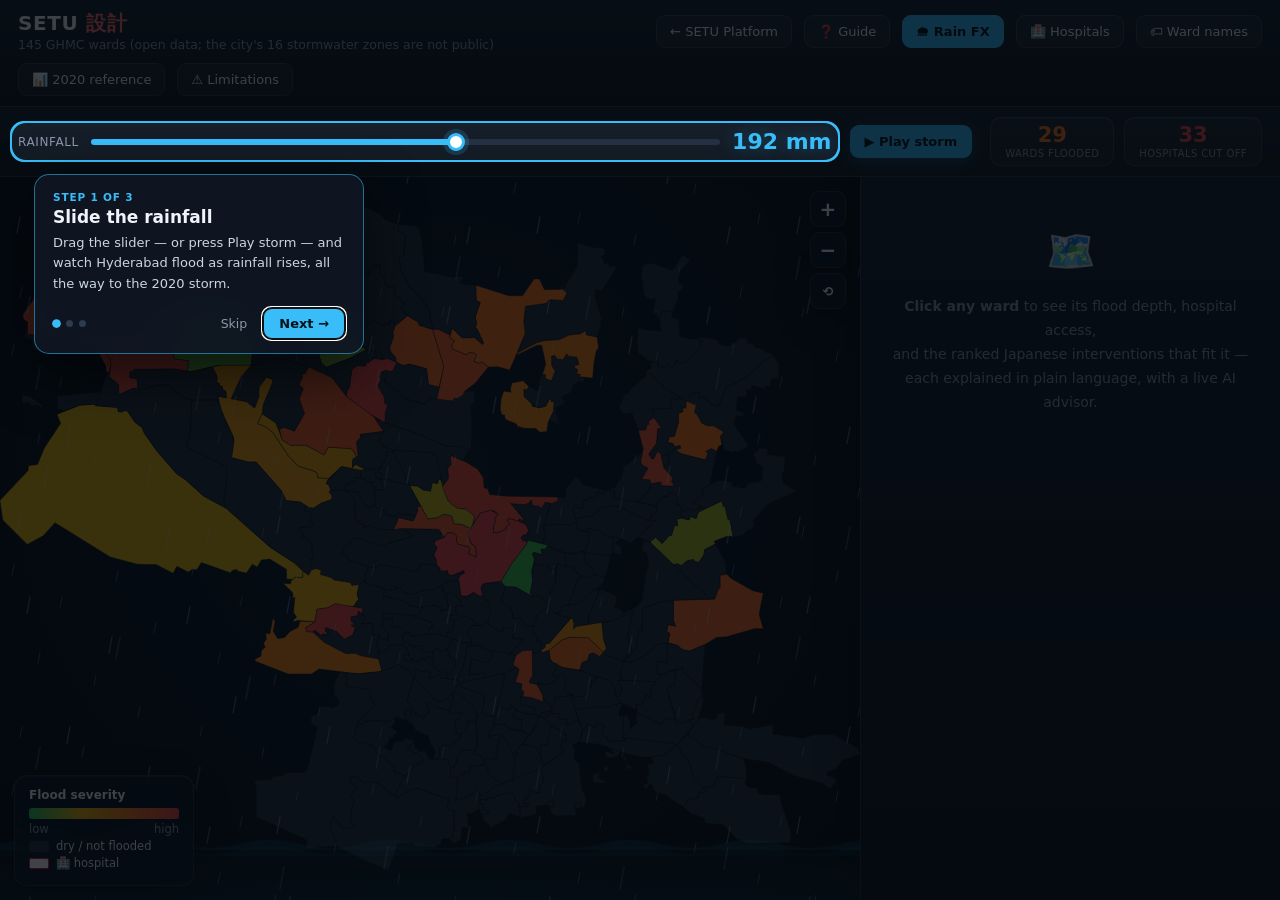
==== web/planner.html @ fe23c9e9 "feat: SETU location-intelligence platform — three reports, open-data stack, imported rates - Custome" ====
<!DOCTYPE html>
<html lang="en">
<head>
<meta charset="utf-8">
<meta name="viewport" content="width=device-width, initial-scale=1">
<title>SETU Flood Planner — government view</title>
<style>
  :root{
    --bg:#0b0f16; --panel:#131a24; --panel2:#1a2432; --line:#28323f;
    --text:#eef4fa; --muted:#8b98a8; --accent:#38bdf8; --jp:#ff6b6b;
    --green:#22c55e; --yellow:#eab308; --orange:#f97316; --red:#ef4444;
    --dry:#232e3c;
    --glass:rgba(16,24,35,.66); --glass-line:rgba(255,255,255,.10); --glass-hi:rgba(255,255,255,.06);
    --shadow:0 10px 34px rgba(0,0,0,.38);
  }
  *{box-sizing:border-box;margin:0;padding:0}
  html,body{height:100%}
  body{background:var(--bg);color:var(--text);font-family:'Segoe UI',system-ui,-apple-system,sans-serif;overflow:hidden}
  button{font-family:inherit;position:relative;overflow:hidden}
  .app{display:grid;grid-template-rows:auto auto 1fr;height:100vh}

  /* Header */
  header{padding:10px 18px;border-bottom:1px solid var(--glass-line);background:linear-gradient(180deg,rgba(24,34,48,.96),rgba(13,19,28,.96));display:flex;align-items:center;gap:10px 12px;flex-wrap:wrap;position:relative;z-index:4}
  header .brand{font-size:20px;font-weight:700;letter-spacing:.6px}
  header .brand .jp{color:var(--jp);font-weight:600}
  header .sub{color:var(--muted);font-size:12.5px;line-height:1.3}
  header .spacer{flex:1}
  .hbtn{background:rgba(255,255,255,.05);color:var(--text);border:1px solid var(--glass-line);border-radius:9px;padding:8px 13px;font-size:13px;cursor:pointer;transition:transform .18s,border-color .18s,background .18s,box-shadow .18s;white-space:nowrap}
  .hbtn:hover{border-color:var(--accent);background:rgba(56,189,248,.12);transform:translateY(-1px);box-shadow:0 4px 14px rgba(56,189,248,.16)}
  .hbtn:active{transform:translateY(0)}
  .hbtn.on{background:var(--accent);color:#04121b;border-color:var(--accent);font-weight:600}

  /* Control bar (separate row — never overlaps the map) */
  .ctrlbar{padding:10px 18px;background:linear-gradient(180deg,rgba(25,34,47,.92),rgba(19,26,36,.92));border-bottom:1px solid var(--glass-line);display:flex;align-items:center;gap:18px;flex-wrap:wrap;position:relative;z-index:3}
  .rainbox{display:flex;align-items:center;gap:12px;flex:1;min-width:320px}
  .rainbox label{font-size:12px;color:var(--muted);text-transform:uppercase;letter-spacing:.05em;white-space:nowrap}
  input[type=range]{flex:1;min-width:180px;height:22px;background:transparent;cursor:pointer;-webkit-appearance:none;appearance:none;--fill:0%}
  input[type=range]::-webkit-slider-runnable-track{height:6px;border-radius:6px;background:linear-gradient(90deg,var(--accent) var(--fill),#243142 var(--fill))}
  input[type=range]::-webkit-slider-thumb{-webkit-appearance:none;width:18px;height:18px;border-radius:50%;background:#fff;border:3px solid var(--accent);margin-top:-6px;box-shadow:0 0 0 4px rgba(56,189,248,.18);transition:box-shadow .15s}
  input[type=range]:hover::-webkit-slider-thumb{box-shadow:0 0 0 7px rgba(56,189,248,.22)}
  input[type=range]::-moz-range-track{height:6px;border-radius:6px;background:#243142}
  input[type=range]::-moz-range-progress{height:6px;border-radius:6px;background:var(--accent)}
  input[type=range]::-moz-range-thumb{width:12px;height:12px;border-radius:50%;background:#fff;border:3px solid var(--accent)}
  input[type=range]:focus{outline:none}
  input[type=range]:focus-visible::-webkit-slider-thumb{box-shadow:0 0 0 7px rgba(56,189,248,.35)}
  .rainval{font-size:22px;font-weight:800;color:var(--accent);min-width:96px;text-align:right;font-variant-numeric:tabular-nums;text-shadow:0 0 18px rgba(56,189,248,.35)}
  .playbtn{background:var(--accent);color:#04121b;border:none;border-radius:9px;padding:9px 15px;font-weight:700;font-size:13px;cursor:pointer;box-shadow:0 4px 16px rgba(56,189,248,.28);transition:filter .15s,transform .15s}
  .playbtn:hover{filter:brightness(1.1);transform:translateY(-1px)}
  .counters{display:flex;gap:10px}
  .counter{background:rgba(255,255,255,.04);border:1px solid var(--glass-line);border-radius:10px;padding:6px 14px;text-align:center;min-width:92px;box-shadow:inset 0 1px 0 var(--glass-hi)}
  .counter .n{font-size:21px;font-weight:800;line-height:1.1;font-variant-numeric:tabular-nums}
  .counter .l{font-size:10px;color:var(--muted);text-transform:uppercase;letter-spacing:.04em;margin-top:1px}

  /* Main split */
  .main{display:grid;grid-template-columns:1fr 420px;overflow:hidden;min-height:0}
  .mapwrap{position:relative;overflow:hidden;background:radial-gradient(circle at 50% 40%,#0f1a2a,#080c12);--rain:.5}
  svg{width:100%;height:100%;display:block;cursor:grab}
  svg.grabbing{cursor:grabbing}
  .ward{stroke:#0b0f16;stroke-width:0.5;cursor:pointer;transition:fill .35s,stroke .1s}
  svg.grabbing .ward{cursor:grabbing}
  .ward.sel{stroke:var(--accent);stroke-width:2.4}
  .ward.valhi{stroke:var(--jp);stroke-width:1.8}
  .hl{pointer-events:none;vector-effect:non-scaling-stroke;fill:none}
  .hov-hl{fill:rgba(255,255,255,.14);stroke:#fff;stroke-width:1.6;opacity:0;transition:opacity .12s}
  .hov-hl.on{opacity:1}
  .sel-hl{stroke:var(--accent);stroke-width:2.6;animation:selpulse 2.2s ease-in-out infinite}
  @keyframes selpulse{50%{stroke-opacity:.45}}
  .ripple{fill:none;stroke:var(--accent);stroke-width:2;vector-effect:non-scaling-stroke;transform-box:fill-box;transform-origin:center;pointer-events:none;animation:rip .65s ease-out forwards}
  @keyframes rip{from{transform:scale(.2);opacity:.95}to{transform:scale(3.4);opacity:0}}
  .wlabel{fill:#cfe0ee;font-size:6px;pointer-events:none;text-anchor:middle;paint-order:stroke;stroke:#0b0f16;stroke-width:1.4px;font-weight:600;opacity:0}
  .hosp{fill:#fff;stroke:#e11d48;stroke-width:1.3;cursor:pointer}
  .hosp-cross{stroke:#e11d48;stroke-width:1.3;pointer-events:none}

  /* Rain + water (transform-only animation; pointer-events off) */
  .fx{position:absolute;inset:0;pointer-events:none;overflow:hidden;z-index:1;opacity:calc(.3 + var(--rain) * .7);transition:opacity .6s}
  .fx i{position:absolute;left:0;right:0;top:-500px;bottom:0;background-repeat:repeat;will-change:transform;animation:fall linear infinite}
  @keyframes fall{to{transform:translate3d(0,var(--ty),0)}}
  .fx i:nth-child(1){--ty:220px;background-size:180px 220px;animation-duration:1.15s;
    background-image:url("data:image/svg+xml,%3Csvg xmlns='http://www.w3.org/2000/svg' width='180' height='220'%3E%3Cg stroke='%23a9d6ff' stroke-linecap='round' stroke-width='1' opacity='.42'%3E%3Cpath d='M14 8l-2 10M62 40l-2 10M118 14l-2 10M156 66l-2 10M40 96l-2 10M96 118l-2 10M140 150l-2 10M22 170l-2 10M84 190l-2 10'/%3E%3C/g%3E%3C/svg%3E")}
  .fx i:nth-child(2){--ty:300px;background-size:260px 300px;animation-duration:.85s;
    background-image:url("data:image/svg+xml,%3Csvg xmlns='http://www.w3.org/2000/svg' width='260' height='300'%3E%3Cg stroke='%23bfe3ff' stroke-linecap='round' stroke-width='1.3' opacity='.5'%3E%3Cpath d='M30 20l-3 16M112 60l-3 16M190 30l-3 16M236 120l-3 16M70 150l-3 16M150 190l-3 16M20 240l-3 16M210 250l-3 16'/%3E%3C/g%3E%3C/svg%3E")}
  .fx i:nth-child(3){--ty:380px;background-size:340px 380px;animation-duration:.62s;
    opacity:clamp(0,calc((var(--rain) - .3) * 1.7),1);transition:opacity .6s;
    background-image:url("data:image/svg+xml,%3Csvg xmlns='http://www.w3.org/2000/svg' width='340' height='380'%3E%3Cg stroke='%23d6ecff' stroke-linecap='round' stroke-width='1.7' opacity='.55'%3E%3Cpath d='M48 30l-4 22M170 90l-4 22M284 50l-4 22M120 200l-4 22M250 240l-4 22M40 310l-4 22M200 330l-4 22'/%3E%3C/g%3E%3C/svg%3E")}
  .water{position:absolute;left:0;right:0;bottom:0;height:64px;pointer-events:none;overflow:hidden;z-index:1;opacity:calc(.25 + var(--rain) * .65);transition:opacity .6s;background:linear-gradient(to top,rgba(56,189,248,.16),transparent)}
  .water::before,.water::after{content:'';position:absolute;left:0;top:0;height:14px;width:calc(100% + 120px);background:url("data:image/svg+xml,%3Csvg xmlns='http://www.w3.org/2000/svg' width='120' height='14'%3E%3Cpath d='M0 8Q30 0 60 8T120 8V14H0Z' fill='%2338bdf8' fill-opacity='.2'/%3E%3C/svg%3E") repeat-x;background-size:120px 14px;animation:wave 6s linear infinite}
  .water::after{top:6px;opacity:.6;animation-duration:9s;animation-direction:reverse}
  @keyframes wave{to{transform:translateX(-120px)}}
  .mapwrap.norain .fx,.mapwrap.norain .water{display:none}

  /* Map overlays (glass) */
  .zoomctl{position:absolute;right:14px;top:14px;display:flex;flex-direction:column;gap:5px;z-index:3}
  .zoomctl button{width:36px;height:36px;font-size:20px;font-weight:700;background:var(--glass);-webkit-backdrop-filter:blur(10px);backdrop-filter:blur(10px);color:var(--text);border:1px solid var(--glass-line);border-radius:9px;cursor:pointer;box-shadow:var(--shadow);transition:border-color .15s,transform .15s}
  .zoomctl button:hover{border-color:var(--accent);transform:scale(1.06)}
  .legend{position:absolute;left:14px;bottom:14px;z-index:3;background:var(--glass);-webkit-backdrop-filter:blur(14px) saturate(140%);backdrop-filter:blur(14px) saturate(140%);border:1px solid var(--glass-line);border-radius:13px;padding:12px 14px;font-size:11.5px;max-width:230px;box-shadow:var(--shadow),inset 0 1px 0 var(--glass-hi)}
  .legend .t{font-weight:700;margin-bottom:6px;font-size:12px}
  .legrow{display:flex;align-items:center;gap:7px;margin:3px 0}
  .sw{width:20px;height:11px;border-radius:2px;flex-shrink:0}
  .ramp{height:11px;width:150px;border-radius:3px;background:linear-gradient(90deg,var(--green),var(--yellow),var(--orange),var(--red))}
  .tip{position:absolute;pointer-events:none;background:rgba(4,14,22,.82);-webkit-backdrop-filter:blur(8px);backdrop-filter:blur(8px);border:1px solid rgba(56,189,248,.6);border-radius:8px;padding:5px 10px;font-size:12px;font-weight:600;opacity:0;transition:opacity .1s;white-space:nowrap;z-index:5}
  .bootfx{position:absolute;inset:0;z-index:6;display:flex;align-items:center;justify-content:center;background:radial-gradient(circle at 50% 40%,#0f1a2a,#080c12);color:var(--muted);font-size:13px;letter-spacing:.04em;transition:opacity .45s;overflow:hidden}
  .bootfx.hide{opacity:0;pointer-events:none}
  .bootfx::before{content:'';position:absolute;top:0;bottom:0;width:40%;left:-40%;background:linear-gradient(100deg,transparent,rgba(56,189,248,.10),transparent);animation:sweep 1.4s ease-in-out infinite}

  /* Side panel */
  .side{background:linear-gradient(180deg,rgba(22,31,44,.97),rgba(13,19,29,.99));border-left:1px solid var(--glass-line);overflow-y:auto;position:relative;box-shadow:-12px 0 32px rgba(0,0,0,.28)}
  .side::-webkit-scrollbar{width:9px}.side::-webkit-scrollbar-thumb{background:#2a3644;border-radius:5px}
  .placeholder{padding:40px 24px;color:var(--muted);text-align:center;line-height:1.7;font-size:14px}
  .placeholder .big{font-size:40px;margin-bottom:10px}
  .phead{padding:16px 18px;border-bottom:1px solid var(--glass-line);background:rgba(20,30,43,.74);-webkit-backdrop-filter:blur(14px);backdrop-filter:blur(14px);position:sticky;top:0;z-index:2}
  .phead .nm{font-size:19px;font-weight:800}
  .phead .meta{color:var(--muted);font-size:12px;margin-top:3px}
  .sevpill{display:inline-block;padding:2px 10px;border-radius:20px;font-size:11px;font-weight:700;text-transform:uppercase;letter-spacing:.03em;margin-top:8px}
  .pbody{padding:16px 18px}
  .pbody.enter>*{animation:rise .42s cubic-bezier(.2,.7,.2,1) both}
  .pbody.enter>*:nth-child(2){animation-delay:.05s}.pbody.enter>*:nth-child(3){animation-delay:.1s}
  .pbody.enter>*:nth-child(4){animation-delay:.15s}.pbody.enter>*:nth-child(n+5){animation-delay:.2s}
  @keyframes rise{from{opacity:0;transform:translateY(10px)}to{opacity:1;transform:none}}
  .card{position:relative;overflow:hidden;background:rgba(255,255,255,.035);border:1px solid var(--glass-line);border-radius:12px;padding:13px 14px;margin-bottom:12px;box-shadow:inset 0 1px 0 var(--glass-hi)}
  .card h4{font-size:11px;text-transform:uppercase;letter-spacing:.05em;color:var(--muted);margin-bottom:9px;font-weight:700}
  .kv{display:flex;justify-content:space-between;align-items:center;padding:5px 0;font-size:13.5px;border-bottom:1px solid rgba(255,255,255,.04)}
  .kv:last-child{border-bottom:none}
  .kv .v{font-weight:700;font-variant-numeric:tabular-nums}
  .hospname{color:var(--accent);font-weight:700}
  .cutoff{color:var(--red);font-weight:800}

  /* skeleton (shown briefly while a rainfall change is applied) */
  .side.loading .card::after,.side.loading .iv::after{content:'';position:absolute;inset:0;z-index:1;border-radius:inherit;background:
    linear-gradient(#2b3a4d,#2b3a4d) 14px 16px/38% 9px no-repeat,
    linear-gradient(#26354a,#26354a) 14px 40px/78% 12px no-repeat,
    linear-gradient(#26354a,#26354a) 14px 62px/64% 12px no-repeat,
    linear-gradient(#26354a,#26354a) 14px 84px/52% 12px no-repeat,#151f2c}
  .side.loading .card::before,.side.loading .iv::before{content:'';position:absolute;top:0;bottom:0;width:45%;left:-45%;z-index:2;background:linear-gradient(100deg,transparent,rgba(255,255,255,.09),transparent);animation:sweep 1.1s ease-in-out infinite}
  @keyframes sweep{to{transform:translateX(320%)}}

  /* interventions */
  .ivh{font-size:12px;text-transform:uppercase;letter-spacing:.05em;color:var(--muted);font-weight:700;margin:6px 0 10px}
  .prio{display:flex;gap:6px;margin-bottom:12px}
  .prio button{flex:1;font-size:11.5px;padding:8px 4px;background:rgba(255,255,255,.04);border:1px solid var(--glass-line);border-radius:9px;color:var(--text);cursor:pointer;transition:border-color .15s,background .15s}
  .prio button:hover{border-color:var(--accent)}
  .prio button.on{background:var(--accent);color:#04121b;border-color:var(--accent);font-weight:700}
  .iv{position:relative;overflow:hidden;background:rgba(255,255,255,.035);border:1px solid var(--glass-line);border-radius:13px;padding:13px;margin-bottom:11px;box-shadow:inset 0 1px 0 var(--glass-hi);transition:transform .2s,border-color .2s}
  .iv:hover{transform:translateY(-1px);border-color:rgba(56,189,248,.4)}
  .iv.top{border-color:var(--accent);box-shadow:0 0 0 1px rgba(56,189,248,.25),0 6px 26px rgba(56,189,248,.10)}
  .iv .rank{font-size:10px;font-weight:800;color:var(--accent);letter-spacing:.05em}
  .iv .en{font-weight:700;font-size:15px;margin-top:2px}
  .iv .jpn{color:var(--jp);font-size:13px;margin-top:1px}
  .iv .what{font-size:12.5px;line-height:1.55;color:#d3dde8;margin:9px 0;padding:9px 10px;background:rgba(56,189,248,.06);border-left:3px solid var(--accent);border-radius:0 6px 6px 0}
  .iv .tags{display:flex;gap:6px;flex-wrap:wrap;margin:8px 0}
  .tag{font-size:10.5px;padding:3px 8px;border-radius:6px;background:rgba(0,0,0,.25);border:1px solid var(--glass-line);color:var(--muted)}
  .iv .why{font-size:12px;line-height:1.5;color:var(--muted);margin-top:6px}
  .iv .why b{color:#cbd6e2}
  .iv .ex{font-size:11px;color:var(--muted);margin-top:6px;font-style:italic}
  .effect{margin-top:9px;font-size:12px;color:#cbd6e2;padding:7px 10px;background:rgba(34,197,94,.07);border:1px solid rgba(34,197,94,.22);border-radius:8px;font-variant-numeric:tabular-nums}
  .effect b{color:var(--green)}
  .effect .ok{color:var(--green);font-weight:700}
  .effect .part{color:var(--yellow);font-weight:700}
  .illustrative{font-size:10.5px;color:var(--muted);font-style:italic;margin-top:4px;line-height:1.4}
  .evrow{font-size:12.5px;line-height:1.6;padding:6px 0;border-bottom:1px solid rgba(255,255,255,.04)}
  .evrow:last-of-type{border-bottom:none}
  .evrow b{color:var(--accent)}
  .evlinks{font-size:11px;margin-top:1px}
  .evlinks a{color:var(--accent);text-decoration:none}
  .evlinks a:hover{text-decoration:underline}
  .applybtn{margin-top:9px;width:100%;padding:9px;border:none;border-radius:9px;background:var(--green);color:#04140a;font-weight:700;font-size:12.5px;cursor:pointer;transition:filter .15s}
  .applybtn:hover{filter:brightness(1.08)}
  .applybtn.off{background:rgba(255,255,255,.04);color:var(--muted);border:1px solid var(--glass-line)}
  .applybtn.off:hover{color:var(--text);border-color:var(--green)}
  .excl{font-size:12px;color:var(--muted);padding:6px 0;line-height:1.45;border-bottom:1px solid rgba(255,255,255,.04)}
  .excl b{color:#c2cdd9}

  /* AI box */
  .ai{background:linear-gradient(180deg,rgba(56,189,248,.09),rgba(56,189,248,.02));border:1px solid rgba(56,189,248,.5);border-radius:13px;padding:13px;margin-top:4px;box-shadow:0 0 26px rgba(56,189,248,.08),inset 0 1px 0 var(--glass-hi)}
  .ai h4{color:var(--accent);font-size:11px;text-transform:uppercase;letter-spacing:.05em;margin-bottom:9px;font-weight:700}
  .quick{display:flex;gap:6px;flex-wrap:wrap;margin-bottom:9px}
  .quick button{font-size:11px;padding:6px 10px;background:rgba(0,0,0,.25);border:1px solid var(--glass-line);border-radius:14px;color:#bcd;cursor:pointer;transition:border-color .15s,color .15s}
  .quick button:hover{border-color:var(--accent);color:#fff}
  .airow{display:flex;gap:7px}
  .airow input{flex:1;background:rgba(0,0,0,.3);border:1px solid var(--glass-line);border-radius:9px;padding:9px 11px;color:var(--text);font-size:13px;font-family:inherit}
  .airow input:focus{outline:none;border-color:var(--accent);box-shadow:0 0 0 3px rgba(56,189,248,.15)}
  .airow button{background:var(--accent);color:#04121b;border:none;border-radius:9px;padding:0 15px;font-weight:700;cursor:pointer}
  .aians{margin-top:11px;font-size:13px;line-height:1.6;color:#dbe6f0;white-space:pre-wrap;display:none}
  .aians.show{display:block}
  .aians.think{color:var(--muted);font-style:italic;animation:pulse 1.3s ease-in-out infinite}
  @keyframes pulse{50%{opacity:.5}}

  /* modal */
  .modal{position:fixed;inset:0;background:rgba(2,6,11,.62);-webkit-backdrop-filter:blur(4px);backdrop-filter:blur(4px);display:none;align-items:center;justify-content:center;z-index:50}
  .modal.show{display:flex}
  .modalbox{background:rgba(19,27,39,.94);border:1px solid var(--glass-line);border-radius:16px;padding:26px;max-width:600px;max-height:82vh;overflow-y:auto;box-shadow:0 24px 70px rgba(0,0,0,.55);animation:pop .25s cubic-bezier(.2,.8,.2,1)}
  @keyframes pop{from{opacity:0;transform:scale(.96) translateY(8px)}to{opacity:1;transform:none}}
  .modalbox h2{margin-bottom:6px;font-size:19px}
  .modalbox .close{float:right;cursor:pointer;color:var(--muted);font-size:22px;line-height:1}
  .limit{font-size:13px;color:#c4cfdb;line-height:1.55;margin:9px 0;padding-left:18px;position:relative}
  .limit:before{content:"▸";position:absolute;left:0;color:var(--yellow)}

  /* button ripple */
  .brip{position:absolute;border-radius:50%;background:rgba(255,255,255,.32);transform:scale(0);animation:brip .55s ease-out forwards;pointer-events:none}
  @keyframes brip{to{transform:scale(1);opacity:0}}

  /* guided intro */
  .intro{position:fixed;inset:0;z-index:100;display:none}
  .intro.show{display:block}
  .spot{position:fixed;border-radius:14px;box-shadow:0 0 0 9999px rgba(3,8,14,.76);outline:2px solid var(--accent);pointer-events:none;
    transition:left .42s cubic-bezier(.4,0,.2,1),top .42s cubic-bezier(.4,0,.2,1),width .42s cubic-bezier(.4,0,.2,1),height .42s cubic-bezier(.4,0,.2,1)}
  .spot::after{content:'';position:absolute;inset:-2px;border-radius:inherit;border:2px solid var(--accent);animation:ping 1.7s ease-out infinite}
  @keyframes ping{from{transform:scale(1);opacity:.75}to{transform:scale(1.05);opacity:0}}
  .bubble{position:fixed;width:330px;max-width:calc(100vw - 24px);background:rgba(15,23,34,.95);-webkit-backdrop-filter:blur(14px);backdrop-filter:blur(14px);border:1px solid rgba(56,189,248,.55);border-radius:15px;padding:16px 18px 14px;box-shadow:0 20px 56px rgba(0,0,0,.55);transition:left .42s cubic-bezier(.4,0,.2,1),top .42s cubic-bezier(.4,0,.2,1)}
  .bubble .bstep{font-size:10.5px;font-weight:800;letter-spacing:.08em;text-transform:uppercase;color:var(--accent)}
  .bubble h3{font-size:17px;margin:4px 0 6px}
  .bubble p{font-size:13px;line-height:1.55;color:#cbd6e2}
  .bfoot{display:flex;align-items:center;gap:8px;margin-top:14px}
  .dots{display:flex;gap:6px;flex:1}
  .dots i{width:7px;height:7px;border-radius:50%;background:#2c3b4e;transition:background .2s,transform .2s}
  .dots i.on{background:var(--accent);transform:scale(1.25)}
  .bskip{background:none;border:none;color:var(--muted);font-size:12.5px;cursor:pointer;padding:7px 8px}
  .bskip:hover{color:var(--text)}
  .bnext{background:var(--accent);color:#04121b;border:none;border-radius:9px;padding:8px 16px;font-weight:700;font-size:13px;cursor:pointer}

  /* Phone / narrow-tablet layout — additive only, desktop rules above are untouched */
  @media (max-width: 860px){
    html,body{height:auto;overflow:visible}
    .app{height:auto;min-height:100vh;overflow:visible;grid-template-rows:auto auto auto}
    header{padding:8px 12px}
    header .brand{font-size:17px}
    header .sub{font-size:11px}
    .hbtn{padding:7px 10px;font-size:12px}
    .ctrlbar{padding:8px 12px;gap:10px}
    .rainbox{min-width:0;width:100%;flex-basis:100%}
    .playbtn{flex:1;min-width:0}
    .counters{width:100%;flex-basis:100%}
    .counter{flex:1;min-width:0;padding:6px 8px}
    .main{grid-template-columns:1fr;grid-template-rows:56vh auto;overflow:visible}
    .mapwrap{min-height:340px}
    .side{border-left:none;border-top:1px solid var(--glass-line);overflow-y:visible;box-shadow:0 -12px 32px rgba(0,0,0,.28)}
    .legend{max-width:150px;font-size:10.5px;padding:9px 10px;left:8px;bottom:8px}
    .zoomctl{right:8px;top:8px}
    .zoomctl button{width:32px;height:32px;font-size:17px}
    .modalbox{max-width:calc(100vw - 24px);padding:20px;max-height:78vh}
    .bubble{width:min(330px,calc(100vw - 24px))}
    .placeholder{padding:28px 18px}
  }

  @media (prefers-reduced-motion: reduce){
    .fx i,.water::before,.water::after,.sel-hl,.spot::after,.aians.think,.bootfx::before,.side.loading .card::before,.side.loading .iv::before{animation:none!important}
    .pbody.enter>*,.modalbox{animation:none!important}
    .ward,.spot,.bubble{transition:none!important}
  }
</style>
</head>
<body>
<div class="app">
  <header>
    <div>
      <div class="brand">SETU <span class="jp">設計</span></div>
      <div class="sub" id="reso">loading…</div>
    </div>
    <div class="spacer"></div>
    <a class="hbtn" href="index.html" style="text-decoration:none;display:inline-block">← SETU Platform</a>
    <button class="hbtn" id="guideBtn">❓ Guide</button>
    <button class="hbtn on" id="fxBtn" title="Toggle rain animation">🌧 Rain FX</button>
    <button class="hbtn" id="hospBtn">🏥 Hospitals</button>
    <button class="hbtn" id="labelBtn">🏷 Ward names</button>
    <button class="hbtn" id="valBtn">📊 2020 reference</button>
    <button class="hbtn" id="limBtn">⚠ Limitations</button>
  </header>

  <div class="ctrlbar">
    <div class="rainbox">
      <label>Rainfall</label>
      <input type="range" id="rain" min="0" max="0" value="0" step="1">
      <span class="rainval" id="rainval">—</span>
    </div>
    <button class="playbtn" id="playBtn">▶ Play storm</button>
    <div class="counters">
      <div class="counter"><div class="n" id="cFlood" style="color:var(--orange)">0</div><div class="l">Wards flooded</div></div>
      <div class="counter"><div class="n" id="cCut" style="color:var(--red)">0</div><div class="l">Hospitals cut off</div></div>
    </div>
  </div>

  <div class="main">
    <div class="mapwrap">
      <svg id="map" preserveAspectRatio="xMidYMid meet"><g id="vp"></g></svg>
      <div class="fx" aria-hidden="true"><i></i><i></i><i></i></div>
      <div class="water" aria-hidden="true"></div>
      <div class="zoomctl">
        <button id="zin">+</button><button id="zout">−</button><button id="zreset" title="reset" style="font-size:13px">⟲</button>
      </div>
      <div class="legend" id="legend"></div>
      <div class="tip" id="tip"></div>
      <div class="bootfx" id="boot">Loading flood model…</div>
    </div>
    <div class="side" id="side">
      <div class="placeholder">
        <div class="big">🗺️</div>
        <b>Click any ward</b> to see its flood depth, hospital access,<br>
        and the ranked Japanese interventions that fit it —<br>
        each explained in plain language, with a live AI advisor.
      </div>
    </div>
  </div>
</div>

<div class="modal" id="modal"><div class="modalbox">
  <span class="close" id="modalClose">✕</span>
  <div id="modalContent"></div>
</div></div>

<div class="intro" id="intro" role="dialog" aria-modal="true" aria-label="Quick guide">
  <div class="spot" id="spot"></div>
  <div class="bubble" id="bubble">
    <div class="bstep" id="bstep"></div>
    <h3 id="btitle"></h3>
    <p id="btext"></p>
    <div class="bfoot">
      <div class="dots" id="bdots"></div>
      <button class="bskip" id="introSkip">Skip</button>
      <button class="bnext" id="introNext">Next →</button>
    </div>
  </div>
</div>

<script>
const S={data:{},scenIdx:0,sel:null,valMode:false,showHosp:false,showLabels:false,
        applied:{},priority:"impact",playing:false,
        view:{k:1,x:0,y:0},drag:null,dragMoved:false,
        prevCounts:{},panelId:null,skelOn:false,skelT:null,hov:null,hlSel:null,cur:null,wardById:null};

const NS='http://www.w3.org/2000/svg';
const REDUCED=window.matchMedia&&matchMedia('(prefers-reduced-motion: reduce)').matches;
const INTRO_FIRST_LOAD_ONLY=false; // set true before the final: intro then shows only on a visitor's first load (Guide button still replays it)

// Animated number: tweens el's text from its current (or given) value to `to`.
function countTo(el,to,o={}){
  const dec=o.dec||0,pre=o.pre||'',suf=o.suf||'',dur=o.dur||450;
  const fmt=v=>pre+v.toFixed(dec)+suf;
  cancelAnimationFrame(el._raf);
  const start=o.from!==undefined?o.from:(el._cur||0);
  if(REDUCED||start===to){el._cur=to;el.textContent=fmt(to);return;}
  el.textContent=fmt(start);el._cur=start;
  const t0=performance.now();
  const step=t=>{
    const p=Math.min(1,(t-t0)/dur),e=1-Math.pow(1-p,3);
    el._cur=start+(to-start)*e;el.textContent=fmt(el._cur);
    if(p<1)el._raf=requestAnimationFrame(step);else{el._cur=to;el.textContent=fmt(to);}
  };
  el._raf=requestAnimationFrame(step);
}
function runCounts(){
  const id=S.panelId;
  document.querySelectorAll('#side [data-count]').forEach(el=>{
    const to=+el.dataset.to,key=id+':'+el.dataset.count,from=S.prevCounts[key];
    S.prevCounts[key]=to;
    countTo(el,to,{dec:+el.dataset.dec,pre:el.dataset.pre||'',suf:el.dataset.suf||'',from:from===undefined?0:from,dur:500});
  });
}
function decs(v){const s=String(v),i=s.indexOf('.');return i<0?0:Math.min(2,s.length-i-1)}
function escAttr(s){return String(s).replace(/&/g,'&amp;').replace(/"/g,'&quot;').replace(/</g,'&lt;')}

// Brief shimmer over the side-panel cards while a rainfall change is applied; numbers count up on reveal.
const redOf=imp=>Math.min(0.7,imp*0.8);

// ---- live hospital road distances after interventions (same rule as p4_network.py) ----
let RG=null;const netCache=new Map();
async function loadRoadGraph(){
  try{
    const g=await fetch('data/roadgraph.json',{cache:'no-store'}).then(r=>r.json());
    const n=g.n,m=g.eu.length,off=new Int32Array(n+1);
    for(let i=0;i<m;i++){off[g.eu[i]+1]++;off[g.ev[i]+1]++}
    for(let i=0;i<n;i++)off[i+1]+=off[i];
    const pos=off.slice(0,n),adj=new Int32Array(2*m),wt=new Float32Array(2*m);
    for(let i=0;i<m;i++){
      const u=g.eu[i],v=g.ev[i],w=g.ew[i];
      adj[pos[u]]=v;wt[pos[u]++]=w;adj[pos[v]]=u;wt[pos[v]++]=w;
    }
    RG={n,ward:Int32Array.from(g.ward),off,adj,wt,hosp:g.hosp,access:g.access,roadDepth:g.road_flood_depth_m};
    if(Object.keys(S.applied).length)render();
  }catch(e){console.warn('roadgraph unavailable — using precomputed distances',e)}
}
function reachKm(blockedWards){
  const {n,ward,off,adj,wt,hosp,access}=RG;
  const blocked=new Uint8Array(n);
  for(let i=0;i<n;i++)if(ward[i]>=0&&blockedWards.has(ward[i]))blocked[i]=1;
  const dist=new Float64Array(n).fill(Infinity);
  const cap=adj.length+hosp.length+8,hd=new Float64Array(cap),hn=new Int32Array(cap);let hs=0;
  const push=(d,v)=>{let i=hs++;while(i>0){const p=(i-1)>>1;if(hd[p]<=d)break;hd[i]=hd[p];hn[i]=hn[p];i=p}hd[i]=d;hn[i]=v};
  const pop=()=>{ // caller reads hd[0]/hn[0] first
    const d=hd[--hs],v=hn[hs];let i=0;
    for(;;){let c=2*i+1;if(c>=hs)break;if(c+1<hs&&hd[c+1]<hd[c])c++;if(hd[c]>=d)break;hd[i]=hd[c];hn[i]=hn[c];i=c}
    hd[i]=d;hn[i]=v};
  for(const h of hosp)if(!blocked[h]){dist[h]=0;push(0,h)}
  while(hs){
    const d=hd[0],u=hn[0];
    if(hs===1)hs=0;else pop();
    if(d>dist[u])continue;
    for(let e=off[u];e<off[u+1];e++){
      const v=adj[e];if(blocked[v])continue;
      const nd=d+wt[e];if(nd<dist[v]){dist[v]=nd;push(nd,v)}
    }
  }
  const nearest={},cut=new Set();
  for(const wid in access){
    const a=access[wid],d=dist[a];
    if(blocked[a]||d===Infinity){nearest[wid]=-1;cut.add(+wid)}else nearest[wid]=Math.round(d/10)/100;
  }
  return {nearest,cut,live:true};
}
function currentNet(mm,depths){
  if(!Object.keys(S.applied).length||!RG)
    return {nearest:S.data.model.nearest_km[String(mm)]||{},cut:new Set(S.data.model.cutoffs[String(mm)]||[]),live:false};
  const key=mm+'|'+JSON.stringify(S.applied);
  let r=netCache.get(key);
  if(!r){
    const blocked=new Set();
    for(const id in depths)if(depths[id]>=RG.roadDepth)blocked.add(+id);
    r=reachKm(blocked);netCache.set(key,r);
    if(netCache.size>60)netCache.delete(netCache.keys().next().value);
  }
  return r;
}

function skeletonPulse(){
  if(S.sel===null||S.playing||REDUCED)return;
  const side=document.getElementById('side');
  side.classList.add('loading');S.skelOn=true;
  clearTimeout(S.skelT);
  S.skelT=setTimeout(()=>{S.skelOn=false;side.classList.remove('loading');runCounts();},260);
}

function rippleAt(ev){
  if(REDUCED)return;
  const svg=document.getElementById('map'),vp=document.getElementById('vp'),fx=document.getElementById('fx');
  const m=vp.getScreenCTM();if(!m||!fx)return;
  const pt=svg.createSVGPoint();pt.x=ev.clientX;pt.y=ev.clientY;
  const q=pt.matrixTransform(m.inverse());
  const c=document.createElementNS(NS,'circle');
  c.setAttribute('class','ripple');c.setAttribute('cx',q.x);c.setAttribute('cy',q.y);c.setAttribute('r',10/S.view.k);
  fx.appendChild(c);setTimeout(()=>c.remove(),750);
}
document.addEventListener('pointerdown',e=>{
  const b=e.target.closest&&e.target.closest('button');if(!b||REDUCED)return;
  const r=b.getBoundingClientRect(),s=Math.max(r.width,r.height)*2;
  const i=document.createElement('span');i.className='brip';
  i.style.cssText=`width:${s}px;height:${s}px;left:${e.clientX-r.left-s/2}px;top:${e.clientY-r.top-s/2}px`;
  b.appendChild(i);setTimeout(()=>i.remove(),600);
});

async function boot(){
  const f=p=>fetch(p,{cache:'no-store'}).then(r=>r.json());
  try{
    const [zones,model,reco,val,meta,hosp,evidence]=await Promise.all([
      f('data/zones.json'),f('data/model.json'),f('data/reco.json'),
      f('data/validation.json'),f('data/meta.json'),f('data/hospitals.json').catch(()=>({hospitals:[],nearest:{}})),
      f('data/evidence.json').catch(()=>({}))]);
    S.data={zones,model,reco,val,meta,hosp,evidence};
  }catch(e){document.getElementById('boot').classList.add('hide');document.getElementById('side').innerHTML='<div class="placeholder">Could not load data files. Make sure you ran p6_export and are serving from the project root.</div>';return;}
  document.getElementById('reso').textContent=S.data.meta.resolution;
  setupProj();buildMap();buildLegend();
  const rain=document.getElementById('rain');
  rain.max=S.data.model.scenarios_mm.length-1;
  const i192=S.data.model.scenarios_mm.indexOf((S.data.model.validation||{}).rainfall_mm||192);
  S.scenIdx=i192>=0?i192:Math.floor(S.data.model.scenarios_mm.length/2);
  rain.value=S.scenIdx;
  rain.oninput=e=>{S.scenIdx=+e.target.value;skeletonPulse();render()};
  document.getElementById('playBtn').onclick=play;
  document.getElementById('valBtn').onclick=()=>{S.valMode=!S.valMode;flip('valBtn',S.valMode);buildLegend();render()};
  document.getElementById('hospBtn').onclick=()=>{S.showHosp=!S.showHosp;flip('hospBtn',S.showHosp);drawHosp()};
  document.getElementById('labelBtn').onclick=()=>{S.showLabels=!S.showLabels;flip('labelBtn',S.showLabels);drawLabels()};
  document.getElementById('limBtn').onclick=showLimits;
  document.getElementById('fxBtn').onclick=()=>{const off=document.querySelector('.mapwrap').classList.toggle('norain');flip('fxBtn',!off)};
  document.getElementById('guideBtn').onclick=()=>showIntro(true);
  document.getElementById('introNext').onclick=nextIntro;
  document.getElementById('introSkip').onclick=endIntro;
  document.addEventListener('keydown',e=>{
    if(!document.getElementById('intro').classList.contains('show'))return;
    if(e.key==='Escape')endIntro();
    else if(e.key==='ArrowRight'||e.key==='Enter'){e.preventDefault();nextIntro()}
    else if(e.key==='ArrowLeft'&&introI>0){introI--;placeIntro()}
  });
  window.addEventListener('resize',()=>{if(document.getElementById('intro').classList.contains('show'))placeIntro()});
  document.getElementById('modalClose').onclick=()=>document.getElementById('modal').classList.remove('show');
  setupZoomPan();
  render();
  document.getElementById('boot').classList.add('hide');
  showIntro(false);
  loadRoadGraph();
}

// ---- guided intro ----
const INTRO_STEPS=[
  {sel:'.rainbox',place:'below',t:'Slide the rainfall',p:'Drag the slider — or press Play storm — and watch Hyderabad flood as rainfall rises, all the way to the 2020 storm.'},
  {sel:'.mapwrap',place:'upper',t:'Click a ward',p:'Every ward is coloured by its predicted flood depth. Click one for its depth, hospital access, and ranked Japanese flood-control interventions.'},
  {sel:'#side',place:'left',t:'Ask the AI advisor',p:'Each ward has an AI advisor at the bottom of its panel. Tap a suggested question or type your own — it answers from that ward’s own data.'}
];
let introI=0;
function showIntro(force){
  if(!force&&INTRO_FIRST_LOAD_ONLY){try{if(localStorage.getItem('setu_intro_seen'))return}catch(e){}}
  introI=0;
  document.getElementById('intro').classList.add('show');
  document.getElementById('bdots').innerHTML=INTRO_STEPS.map(()=>'<i></i>').join('');
  placeIntro();
  document.getElementById('introNext').focus();
}
function nextIntro(){if(introI>=INTRO_STEPS.length-1)endIntro();else{introI++;placeIntro()}}
function endIntro(){
  document.getElementById('intro').classList.remove('show');
  if(INTRO_FIRST_LOAD_ONLY){try{localStorage.setItem('setu_intro_seen','1')}catch(e){}}
}
function placeIntro(){
  const st=INTRO_STEPS[introI],r=document.querySelector(st.sel).getBoundingClientRect(),pad=6;
  const sp=document.getElementById('spot'),b=document.getElementById('bubble');
  sp.style.left=(r.left-pad)+'px';sp.style.top=(r.top-pad)+'px';
  sp.style.width=(r.width+2*pad)+'px';sp.style.height=(r.height+2*pad)+'px';
  document.getElementById('bstep').textContent=`Step ${introI+1} of ${INTRO_STEPS.length}`;
  document.getElementById('btitle').textContent=st.t;
  document.getElementById('btext').textContent=st.p;
  document.getElementById('introNext').textContent=introI===INTRO_STEPS.length-1?'Got it':'Next →';
  document.querySelectorAll('#bdots i').forEach((d,i)=>d.classList.toggle('on',i===introI));
  const bw=b.offsetWidth,bh=b.offsetHeight,vw=innerWidth,vh=innerHeight;
  let x,y;
  if(st.place==='below'){x=r.left+16;y=r.bottom+pad+14}
  else if(st.place==='upper'){x=r.left+(r.width-bw)/2;y=r.top+r.height*.14}
  else{x=r.left-bw-pad-16;y=r.top+56}
  b.style.left=Math.max(12,Math.min(x,vw-bw-12))+'px';
  b.style.top=Math.max(12,Math.min(y,vh-bh-12))+'px';
}
function flip(id,on){document.getElementById(id).classList.toggle('on',on)}

let P;
function setupProj(){
  const b=S.data.zones.bounds,W=1000,H=1000*(b[3]-b[1])/(b[2]-b[0]);
  P={b,W,H,x:l=>(l-b[0])/(b[2]-b[0])*W,y:l=>H-(l-b[1])/(b[3]-b[1])*H};
  const svg=document.getElementById('map');svg.setAttribute('viewBox',`0 0 ${W} ${H}`);
}
function pathFor(rings){return rings.map(r=>'M'+r.map(p=>P.x(p[0]).toFixed(1)+','+P.y(p[1]).toFixed(1)).join('L')+'Z').join(' ')}

function buildMap(){
  let h='';
  for(const w of S.data.zones.wards)
    h+=`<path class="ward" id="w${w.id}" d="${pathFor(w.rings)}" data-id="${w.id}"></path>`;
  h+='<path id="selhl" class="hl sel-hl"></path><path id="hovhl" class="hl hov-hl"></path><g id="labels"></g><g id="hosps"></g><g id="fx"></g>';
  document.getElementById('vp').innerHTML=h;
  S.wardById=new Map(S.data.zones.wards.map(w=>[w.id,w]));
  const hov=document.getElementById('hovhl');
  const hideHover=()=>{hov.classList.remove('on');S.hov=null;hideTip()};
  document.querySelectorAll('.ward').forEach(p=>{
    const id=+p.dataset.id;
    p.onclick=ev=>{if(S.dragMoved)return;rippleAt(ev);selectWard(id)};
    p.onmousemove=ev=>{
      if(S.drag&&S.dragMoved){hideHover();return}
      if(S.hov!==id){hov.setAttribute('d',p.getAttribute('d'));S.hov=id}
      hov.classList.add('on');
      const d=S.cur?S.cur.depths[String(id)]||0:0;
      showTip(ev,S.wardById.get(id).name+(d>=S.data.model.flood_threshold_m?' · '+d.toFixed(2)+' m':''));
    };
    p.onmouseleave=hideHover;
  });
}

// ---- disaster color scale: green -> yellow -> orange -> red ----
function lerp(a,b,t){return a.map((v,i)=>Math.round(v+(b[i]-v)*t))}
function sevColor(t){ // t in 0..1
  const g=[34,197,94],y=[234,179,8],o=[249,115,22],r=[239,68,68];
  let c;
  if(t<.34)c=lerp(g,y,t/.34);
  else if(t<.67)c=lerp(y,o,(t-.34)/.33);
  else c=lerp(o,r,(t-.67)/.33);
  return `rgb(${c[0]},${c[1]},${c[2]})`;
}
function scenMax(depths,thr){let m=thr;for(const k in depths)if(depths[k]>m)m=depths[k];return m}

// applied[id] is now {ivId, reduction} — the ONE intervention currently applied to that ward
function currentDepths(){
  const mm=S.data.model.scenarios_mm[S.scenIdx];
  const base={...(S.data.model.depths[String(mm)]||{})};
  for(const id in S.applied) if(base[id]!==undefined) base[id]*=(1-S.applied[id].reduction);
  return {mm,depths:base};
}

function render(){
  const {mm,depths}=currentDepths();
  S.cur={mm,depths};
  const thr=S.data.model.flood_threshold_m;
  const net=currentNet(mm,depths);
  const cut=net.cut;
  const vSet=new Set(S.data.val.flooded_ids), vHi=new Set(S.data.val.high_conf_ids);
  const dmax=scenMax(depths,thr*1.4);
  let nF=0;
  for(const w of S.data.zones.wards){
    const el=document.getElementById('w'+w.id);
    const d=depths[String(w.id)]||0;
    if(d>=thr)nF++;
    if(S.valMode){
      el.style.fill = vSet.has(w.id)?(d>=thr?'#22c55e':'#a16207'):(d>=thr?'#7c3aed':'var(--dry)');
      el.classList.toggle('valhi',vHi.has(w.id));
    }else{
      el.style.fill = d>=thr ? sevColor(Math.min((d-thr)/(dmax-thr),1)) : 'var(--dry)';
      el.classList.remove('valhi');
    }
    el.classList.toggle('sel',S.sel===w.id);
  }
  const dur=S.playing?300:450,nScen=S.data.model.scenarios_mm.length;
  countTo(document.getElementById('rainval'),mm,{suf:' mm',dur});
  const rainEl=document.getElementById('rain');
  rainEl.value=S.scenIdx;
  const frac=S.scenIdx/Math.max(1,nScen-1);
  rainEl.style.setProperty('--fill',(frac*100).toFixed(1)+'%');
  document.querySelector('.mapwrap').style.setProperty('--rain',frac.toFixed(3));
  countTo(document.getElementById('cFlood'),nF,{dur});
  countTo(document.getElementById('cCut'),cut.size,{dur});
  const sh=document.getElementById('selhl');
  if(S.sel===null){sh.removeAttribute('d');S.hlSel=null}
  else if(S.hlSel!==S.sel){sh.setAttribute('d',document.getElementById('w'+S.sel).getAttribute('d'));S.hlSel=S.sel}
  if(S.sel!==null)renderPanel(S.sel);
}

function drawLabels(){
  const g=document.getElementById('labels');
  if(!S.showLabels){g.innerHTML='';return;}
  let h='';
  for(const w of S.data.zones.wards){
    const r=w.rings[0];let cx=0,cy=0;for(const p of r){cx+=p[0];cy+=p[1]}
    cx/=r.length;cy/=r.length;
    const nm=w.name.replace(/^Ward \d+ /,'');
    h+=`<text class="wlabel" style="opacity:.9" x="${P.x(cx).toFixed(1)}" y="${P.y(cy).toFixed(1)}">${nm}</text>`;
  }
  g.innerHTML=h;
}

function drawHosp(){
  const g=document.getElementById('hosps');
  if(!S.showHosp){g.innerHTML='';return;}
  let h='';
  for(const hp of (S.data.hosp.hospitals||[])){
    const x=P.x(hp.lng).toFixed(1),y=P.y(hp.lat).toFixed(1);
    h+=`<g><circle class="hosp" cx="${x}" cy="${y}" r="3"></circle>
        <path class="hosp-cross" d="M${x-1.6},${y} h3.2 M${x},${y-1.6} v3.2"></path>
        <title>${hp.name}</title></g>`;
  }
  g.innerHTML=h;
}

function selectWard(id){S.sel=id;render()}

const SEVC={severe:'var(--red)',moderate:'var(--orange)',mild:'var(--yellow)',none:'var(--muted)'};
function renderPanel(id){
  const side=document.getElementById('side');
  const same=S.panelId===id;
  let keep=null;
  if(same){
    const a=document.getElementById('aians'),q=document.getElementById('aiq');
    if(a&&q)keep={cls:a.className,txt:a.textContent,q:q.value,focus:document.activeElement===q,ss:q.selectionStart,se:q.selectionEnd,scroll:side.scrollTop};
  }
  const {mm,depths}=currentDepths();
  const thr=S.data.model.flood_threshold_m;
  const w=S.data.zones.wards.find(x=>x.id===id);
  const rec=S.data.reco.recommendations[String(id)];
  const prof=rec?rec.profile:{};
  const d=depths[String(id)]||0, flooded=d>=thr;
  const net=currentNet(mm,depths);
  const near=net.nearest[String(id)];
  const nearPre=(S.data.model.nearest_km[String(mm)]||{})[String(id)];
  const base=S.data.model.baseline_km[String(id)];
  const nh=(S.data.hosp.nearest||{})[String(id)];
  const sev=prof.severity||'none';
  const ap0=S.applied[String(id)];
  const baseDepth=(S.data.model.depths[String(mm)]||{})[String(id)]||0;
  const wasFlooded=baseDepth>=thr;

  let h=`<div class="phead">
    <div class="nm">${w.name}</div>
    <div class="meta">Ward ${id} · ${prof.size_class||'?'} area · ${prof.density_class||''} · slope ${prof.slope_pct||0}%</div>
    <span class="sevpill" style="background:${SEVC[sev]};color:#08111a">${flooded?sev+' flooding':(ap0&&wasFlooded?'protected':'not flooded')}</span>
  </div><div class="pbody${same?'':' enter'}">`;

  h+=`<div class="card"><h4>Flood & hospital access @ ${mm} mm</h4>
    <div class="kv"><span>Flood depth</span><span class="v" ${flooded?`data-count="d" data-to="${d}" data-dec="2" data-suf=" m"`:''} style="color:${flooded?SEVC[sev]:'var(--muted)'}">${flooded?d.toFixed(2)+' m':'dry'}</span></div>
    ${ap0&&wasFlooded?`<div class="kv"><span>Without intervention</span><span class="v" style="color:var(--muted)">${baseDepth.toFixed(2)} m</span></div>`:''}
    <div class="kv"><span>Nearest hospital</span><span class="v hospname">${nh?nh.name:'—'}</span></div>`;
  if(near===-1)
    h+=`<div class="kv"><span>Road access now</span><span class="v cutoff">⚠ CUT OFF</span></div>`;
  else if(near!=null){
    h+=`<div class="kv"><span>Road distance now</span><span class="v" data-count="n" data-to="${near}" data-dec="${decs(near)}" data-suf=" km">${near} km</span></div>`;
    if(base!=null&&near>base+0.05)h+=`<div class="kv"><span>Flood detour</span><span class="v" data-count="x" data-to="${near-base}" data-dec="1" data-pre="+" data-suf=" km" style="color:var(--orange)">+${(near-base).toFixed(1)} km</span></div>`;
  }
  if(net.live&&nearPre!==near&&nearPre!=null)
    h+=`<div class="kv"><span>Before interventions</span><span class="v" style="color:var(--muted)">${nearPre===-1?'CUT OFF':nearPre+' km'}</span></div>`;
  h+=`</div>`;

  const evid=S.data.evidence[String(id)];
  if(evid&&evid.length){
    h+=`<div class="card"><h4>📰 Documented in the news</h4>`;
    evid.forEach(e=>{
      h+=`<div class="evrow"><b>${e.event}</b> — ${e.locality}
        <div class="evlinks">${e.sources.map((u,i)=>`<a href="${escAttr(u)}" target="_blank" rel="noopener noreferrer">source ${i+1} ↗</a>`).join(' · ')}</div></div>`;
    });
    h+=`<div class="illustrative" style="margin-top:2px">Real news reports naming this ward. Not every flooded ward has a documented report, and this is not exhaustive.</div></div>`;
  }

  if(rec&&rec.ranked.length&&(flooded||ap0)){
    if(ap0){
      const aiv=rec.ranked.find(x=>x.id===ap0.ivId);
      h+=`<div class="card"><h4>Intervention applied</h4>
        <div class="excl" style="border:none">${aiv?`<b>${aiv.name_en}</b> is active on this ward. `:''}${wasFlooded?(flooded?'Flooding is reduced but not eliminated at this rainfall.':'The ward now stays dry at this rainfall.'):'This ward does not flood at this rainfall either way.'}</div>
        <button class="applybtn" data-id="${id}" data-ivid="${ap0.ivId}" data-imp="0">↺ Remove intervention</button></div>`;
    }
    h+=`<div class="ivh">Recommended Japanese interventions</div>
      <div class="prio">
        <button class="${S.priority==='impact'?'on':''}" data-p="impact">Most effective</button>
        <button class="${S.priority==='cost'?'on':''}" data-p="cost">Cheapest</button>
        <button class="${S.priority==='speed'?'on':''}" data-p="speed">Fastest</button></div>`;
    const ranked=rankBy(rec.ranked,S.priority);
    const curApplied=S.applied[String(id)]; // {ivId, reduction} | undefined — applies to EVERY card below, not just top
    ranked.forEach((iv,i)=>{
      const ap=curApplied&&curApplied.ivId===iv.id;
      const whatText = iv.what && iv.what.trim() ? iv.what
        : '(explanation not available — check intervention_explain.json is in the data/ folder and rerun p6_export.py)';
      h+=`<div class="iv ${i===0?'top':''}">
        <div class="rank">${i===0?'★ TOP PICK':'#'+(i+1)}</div>
        <div class="en">${iv.name_en}</div>
        <div class="jpn">${iv.name_jp} · ${iv.romaji}</div>
        <div class="what"><b>What it is:</b> ${whatText}</div>
        <div class="tags"><span class="tag">cost: ${iv.cost_band.replace('_',' ')}</span><span class="tag">build: ${iv.time_to_build}</span><span class="tag">impact: ${iv.impact}</span></div>
        <div class="why"><b>Why here:</b> ${iv.why}</div>
        <div class="ex">Real example: ${iv.example} — ${iv.operator}</div>
        <div class="effect">📉 Cuts flood depth by <b>${Math.round(redOf(iv.impact)*100)}%</b>${wasFlooded?` · ${baseDepth.toFixed(2)} m → ${(baseDepth*(1-redOf(iv.impact))).toFixed(2)} m · ${baseDepth*(1-redOf(iv.impact))<thr?'<span class="ok">ward goes dry</span>':'<span class="part">partial fix — still floods</span>'}`:''}</div>
        <button class="applybtn ${ap?'':'off'}" data-id="${id}" data-ivid="${iv.id}" data-imp="${iv.impact}">${ap?'✓ Applied — click to undo':'▶ Apply & re-run flood'}</button>
      </div>`;
    });
    if(rec.excluded.length){
      h+=`<div class="card"><h4>Why other methods don't fit here</h4>`;
      rec.excluded.forEach(e=>h+=`<div class="excl"><b>${e.name_en}</b> — ${e.reason}</div>`);
      h+=`</div>`;
    }
  }else if(!flooded){
    h+=`<div class="card"><h4>Interventions</h4><div class="excl">This ward stays dry at ${mm} mm — no intervention needed. Raise the rainfall to see when it starts flooding.</div></div>`;
  }

  // AI advisor
  h+=`<div class="ai"><h4>💬 Ask the AI advisor</h4>
    <div class="quick" id="quick"></div>
    <div class="airow"><input id="aiq" placeholder="e.g. Why this method and not another?"><button id="aisend">Ask</button></div>
    <div class="aians" id="aians"></div></div>`;

  h+=`</div>`;
  S.panelId=id;
  side.innerHTML=h;
  if(keep){
    const a=document.getElementById('aians'),q=document.getElementById('aiq');
    a.className=keep.cls;a.textContent=keep.txt;q.value=keep.q;
    if(keep.focus){q.focus();try{q.setSelectionRange(keep.ss,keep.se)}catch(e){}}
    side.scrollTop=keep.scroll;
  }else side.scrollTop=0;

  document.querySelectorAll('.prio button').forEach(b=>b.onclick=()=>{S.priority=b.dataset.p;renderPanel(id)});

  // Apply/re-run — now wired to EVERY intervention card, not just the top pick.
  // Clicking a card's button applies THAT intervention (replacing any other applied
  // to this ward). Clicking the same active one again un-applies it.
  document.querySelectorAll('.applybtn').forEach(b=>b.onclick=()=>{
    const k=b.dataset.id, ivid=b.dataset.ivid;
    const cur=S.applied[k];
    if(cur&&cur.ivId===ivid){
      delete S.applied[k];
    }else{
      S.applied[k]={ivId:ivid, reduction:redOf(+b.dataset.imp)};
    }
    render();
  });

  // AI quick questions
  const topName=(rec&&rec.ranked[0])?rec.ranked[0].name_en:'';
  const qs=flooded?[`What is ${topName}?`,`Why ${topName} for this ward?`,'Could this work in Hyderabad?','Why were other methods rejected?']:['Why is this ward dry?'];
  document.getElementById('quick').innerHTML=qs.map(q=>`<button>${q}</button>`).join('');
  document.querySelectorAll('#quick button').forEach(b=>b.onclick=()=>askAI(id,b.textContent));
  document.getElementById('aisend').onclick=()=>askAI(id,document.getElementById('aiq').value);
  document.getElementById('aiq').onkeydown=e=>{if(e.key==='Enter')askAI(id,e.target.value)};
  if(!S.skelOn)runCounts();
}

async function askAI(id,q){
  if(!q||!q.trim())return;
  const setAns=(txt,think)=>{
    if(S.panelId!==id)return;
    const b=document.getElementById('aians');if(!b)return;
    b.classList.add('show');b.classList.toggle('think',!!think);b.textContent=txt;
  };
  setAns('Thinking…',true);
  const {mm,depths}=currentDepths();
  const rec=S.data.reco.recommendations[String(id)];
  const w=S.data.zones.wards.find(x=>x.id===id);
  const nh=(S.data.hosp.nearest||{})[String(id)];
  const ctx=JSON.stringify({
    ward:w.name, rainfall_mm:mm, flood_depth_m:+(depths[String(id)]||0).toFixed(2),
    profile:rec?rec.profile:{}, nearest_hospital:nh?nh.name:null,
    recommended:rec?rec.ranked.map(x=>({name:x.name_en,what:x.what,why:x.why,cost:x.cost_band,build:x.time_to_build,impact:x.impact})):[],
    excluded:rec?rec.excluded:[]
  });
  try{
    const r=await fetch('/api/ask',{method:'POST',headers:{'Content-Type':'application/json'},
      body:JSON.stringify({question:q,context:ctx})});
    const j=await r.json();
    setAns(j.answer||'(no answer)');
  }catch(e){
    setAns('AI unavailable (run with: python serve.py, and check your connection). The "What it is" and "Why here" text above already explains this recommendation.');
  }
}

function rankBy(list,prio){
  const c={very_low:1,low:.8,medium:.55,high:.3,very_high:.1},s={months:1,years:.4,decade:.1};
  const a=[...list];
  if(prio==='impact')a.sort((x,y)=>y.impact-x.impact);
  else if(prio==='cost')a.sort((x,y)=>c[y.cost_band]-c[x.cost_band]);
  else a.sort((x,y)=>s[y.time_to_build]-s[x.time_to_build]);
  return a;
}

function buildLegend(){
  const L=document.getElementById('legend');
  if(S.valMode){
    L.innerHTML=`<div class="t">2020 validation</div>
      <div class="legrow"><span class="sw" style="background:#22c55e"></span>known-2020 · model floods ✓</div>
      <div class="legrow"><span class="sw" style="background:#a16207"></span>known-2020 · model missed</div>
      <div class="legrow"><span class="sw" style="background:#7c3aed"></span>model floods (not in 2020 list)</div>
      <div class="legrow"><span class="sw" style="border:1px solid var(--jp)"></span>also flooded in another event</div>
      <div class="legrow" style="color:var(--muted);margin-top:6px">Not independent: 2020 is one of the floods the model learned from.</div>`;
  }else{
    L.innerHTML=`<div class="t">Flood severity</div>
      <div class="ramp"></div>
      <div class="legrow" style="justify-content:space-between;width:150px;color:var(--muted)"><span>low</span><span>high</span></div>
      <div class="legrow"><span class="sw" style="background:var(--dry)"></span>dry / not flooded</div>
      <div class="legrow"><span class="sw" style="background:#fff;border:1px solid #e11d48"></span>🏥 hospital</div>`;
  }
}

function showLimits(){
  const m=S.data.meta;
  let h=`<span class="close" id="mc2">✕</span><h2>Model Limitations</h2>
    <div style="color:var(--muted);font-size:12.5px;margin-bottom:8px">Stated up front — a feature, not an apology.</div>`;
  m.limitations.forEach(l=>h+=`<div class="limit">${l}</div>`);
  if(m.tests){
    const t=m.tests,bar=(n,v)=>`<div class="kv"><span>${n}</span><span class="v" style="color:${v>=.65?'var(--green)':v>=.55?'var(--yellow)':'var(--red)'}">${v.toFixed(2)}</span></div>`;
    h+=`<h4 style="margin-top:16px;color:var(--muted);font-size:12px;text-transform:uppercase;letter-spacing:.05em">How well it ranks flood-prone wards (score 0.5 = coin flip, 1.0 = perfect)</h4>
      <div class="card" style="margin-top:6px">`;
    for(const e in t.by_event)h+=bar('Held-out flood '+e,t.by_event[e]);
    h+=bar('Average of held-out floods',t.mean);
    if(t.within_size!=null)h+=bar('  …comparing wards of similar size only',t.within_size);
    if(t.independent_ghmc!=null)h+=bar('GHMC official waterlogging list (independent)',t.independent_ghmc);
    if(t.vulnerable_localities!=null)h+=bar('GHMC official vulnerable localities (independent, weak link)',t.vulnerable_localities);
    h+=bar('Previous model (same floods)',t.old_model)+`</div>`;
  }
  h+=`<h4 style="margin-top:16px;color:var(--muted);font-size:12px;text-transform:uppercase;letter-spacing:.05em">Flooded in 2020 but outside our 145 wards</h4>
      <div class="excl" style="margin-top:6px">${S.data.val.outside.join(' · ')}</div>`;
  document.getElementById('modalContent').innerHTML=h;
  document.getElementById('modal').classList.add('show');
  document.getElementById('mc2').onclick=()=>document.getElementById('modal').classList.remove('show');
}

function play(){
  if(S.playing)return;S.playing=true;let i=0;
  const b=document.getElementById('playBtn');b.textContent='● Playing…';
  const t=setInterval(()=>{S.scenIdx=i;render();i++;
    if(i>=S.data.model.scenarios_mm.length){clearInterval(t);S.playing=false;b.textContent='▶ Play storm';}},400);
}

// ---- tooltip ----
function showTip(ev,txt){
  const t=document.getElementById('tip'),wrap=document.querySelector('.mapwrap').getBoundingClientRect();
  t.textContent=txt;t.style.opacity=1;
  t.style.left=(ev.clientX-wrap.left+12)+'px';t.style.top=(ev.clientY-wrap.top+12)+'px';
}
function hideTip(){document.getElementById('tip').style.opacity=0}

// ---- zoom & pan ----
function applyView(){document.getElementById('vp').setAttribute('transform',`translate(${S.view.x},${S.view.y}) scale(${S.view.k})`)}
function setupZoomPan(){
  const svg=document.getElementById('map');
  document.getElementById('zin').onclick=()=>{S.view.k=Math.min(8,S.view.k*1.3);applyView()};
  document.getElementById('zout').onclick=()=>{S.view.k=Math.max(1,S.view.k/1.3);applyView()};
  document.getElementById('zreset').onclick=()=>{S.view={k:1,x:0,y:0};applyView()};
  svg.addEventListener('wheel',e=>{e.preventDefault();
    const f=e.deltaY<0?1.12:1/1.12;S.view.k=Math.max(1,Math.min(8,S.view.k*f));applyView();},{passive:false});
  svg.addEventListener('mousedown',e=>{S.dragMoved=false;S.drag={x:e.clientX,y:e.clientY,vx:S.view.x,vy:S.view.y};svg.classList.add('grabbing')});
  window.addEventListener('mousemove',e=>{if(!S.drag)return;
    if(!S.dragMoved&&Math.hypot(e.clientX-S.drag.x,e.clientY-S.drag.y)>4)S.dragMoved=true;
    if(!S.dragMoved)return;
    S.view.x=S.drag.vx+(e.clientX-S.drag.x);S.view.y=S.drag.vy+(e.clientY-S.drag.y);applyView()});
  window.addEventListener('mouseup',()=>{S.drag=null;svg.classList.remove('grabbing')});
}

boot();
</script>
</body>
</html>
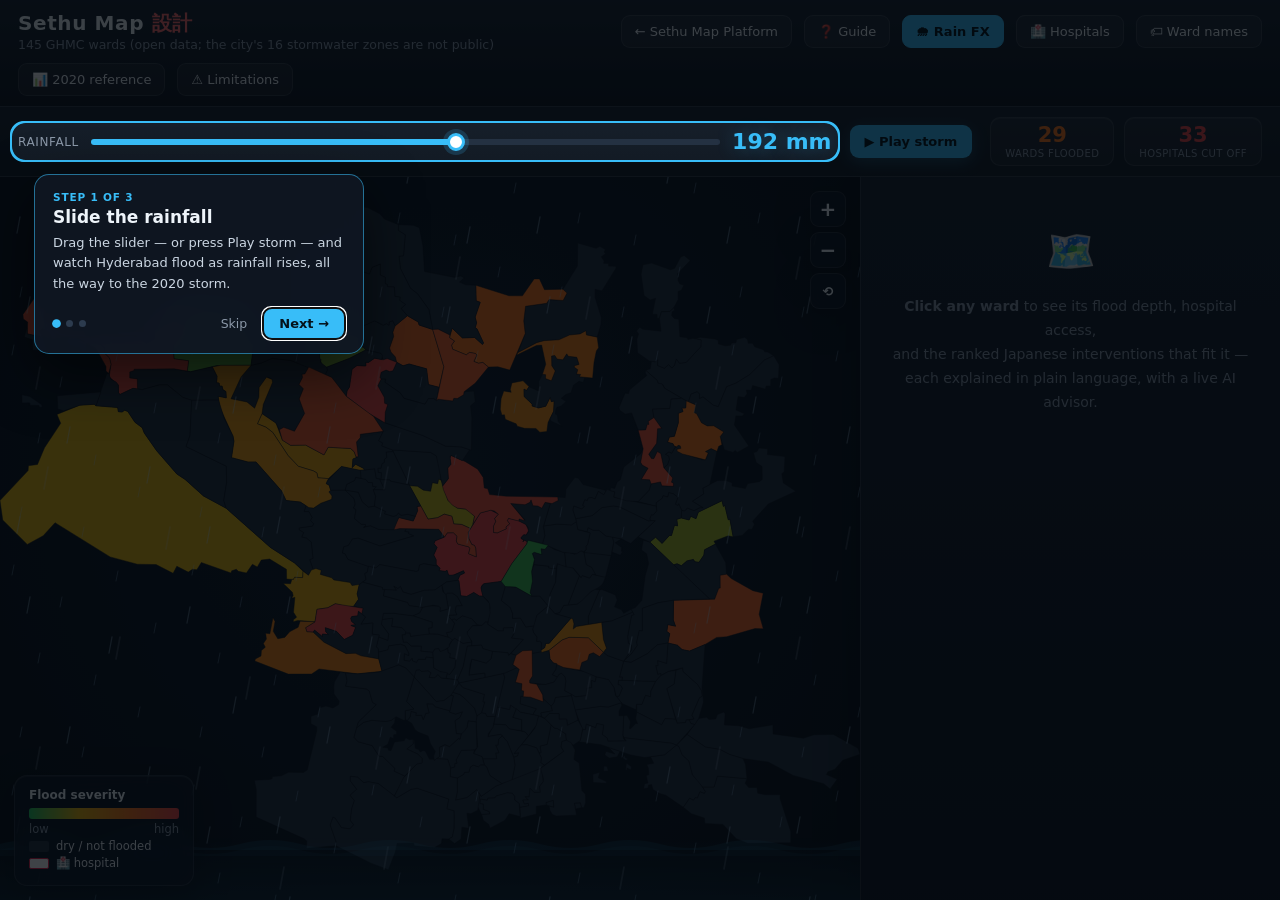
==== commit 2e53db08: "feat: rename to Sethu Map and lock the map to the Hyderabad region - User-facing name SETU -> Sethu " ====
--- a/web/planner.html
+++ b/web/planner.html
@@ -3,7 +3,7 @@
 <head>
 <meta charset="utf-8">
 <meta name="viewport" content="width=device-width, initial-scale=1">
-<title>SETU Flood Planner — government view</title>
+<title>Sethu Map Flood Planner — government view</title>
 <style>
   :root{
     --bg:#0b0f16; --panel:#131a24; --panel2:#1a2432; --line:#28323f;
@@ -252,11 +252,11 @@
 <div class="app">
   <header>
     <div>
-      <div class="brand">SETU <span class="jp">設計</span></div>
+      <div class="brand">Sethu Map <span class="jp">設計</span></div>
       <div class="sub" id="reso">loading…</div>
     </div>
     <div class="spacer"></div>
-    <a class="hbtn" href="index.html" style="text-decoration:none;display:inline-block">← SETU Platform</a>
+    <a class="hbtn" href="index.html" style="text-decoration:none;display:inline-block">← Sethu Map Platform</a>
     <button class="hbtn" id="guideBtn">❓ Guide</button>
     <button class="hbtn on" id="fxBtn" title="Toggle rain animation">🌧 Rain FX</button>
     <button class="hbtn" id="hospBtn">🏥 Hospitals</button>
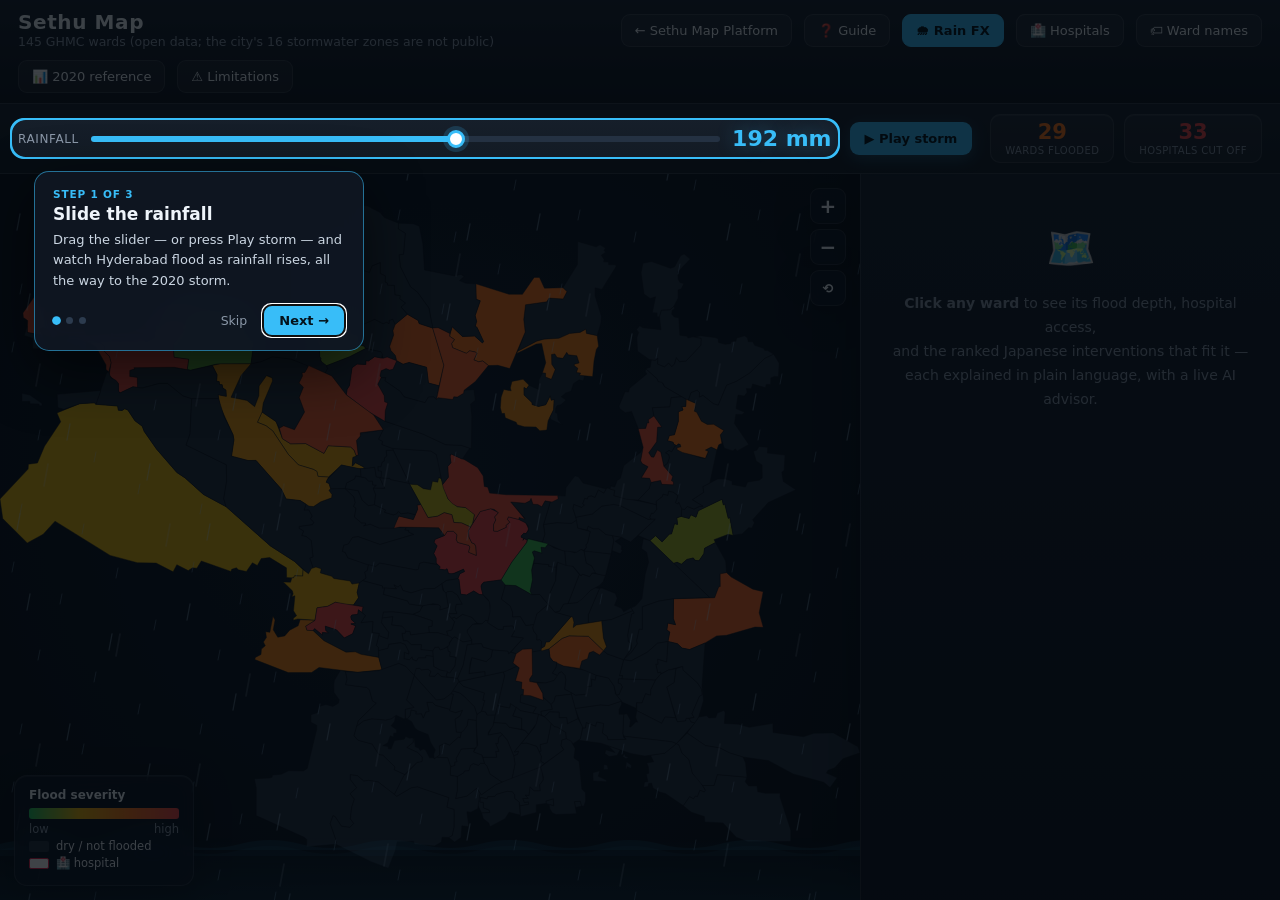
==== commit a7a6bd32: "chore: remove the Japanese tag from the Sethu Map logo Co-Authored-By: Claude Sonnet 5.5 <noreply@an" ====
--- a/web/planner.html
+++ b/web/planner.html
@@ -252,7 +252,7 @@
 <div class="app">
   <header>
     <div>
-      <div class="brand">Sethu Map <span class="jp">設計</span></div>
+      <div class="brand">Sethu Map</div>
       <div class="sub" id="reso">loading…</div>
     </div>
     <div class="spacer"></div>
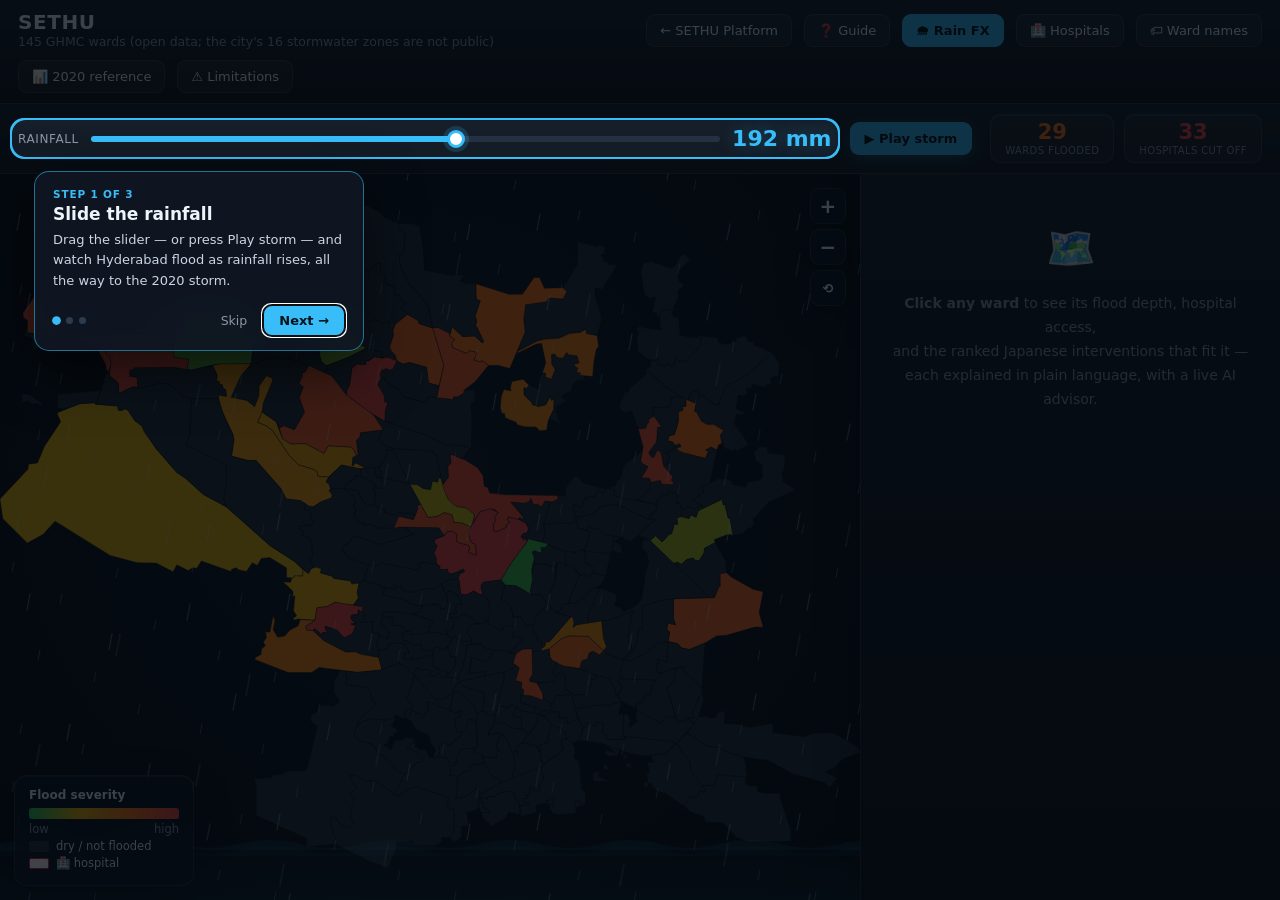
==== commit a9514c34: "feat: demo-ready UI — SETHU brand, clean Hyderabad map, compact reports, info cards - Brand is just " ====
--- a/web/planner.html
+++ b/web/planner.html
@@ -3,7 +3,7 @@
 <head>
 <meta charset="utf-8">
 <meta name="viewport" content="width=device-width, initial-scale=1">
-<title>Sethu Map Flood Planner — government view</title>
+<title>SETHU Flood Planner — government view</title>
 <style>
   :root{
     --bg:#0b0f16; --panel:#131a24; --panel2:#1a2432; --line:#28323f;
@@ -252,11 +252,11 @@
 <div class="app">
   <header>
     <div>
-      <div class="brand">Sethu Map</div>
+      <div class="brand">SETHU</div>
       <div class="sub" id="reso">loading…</div>
     </div>
     <div class="spacer"></div>
-    <a class="hbtn" href="index.html" style="text-decoration:none;display:inline-block">← Sethu Map Platform</a>
+    <a class="hbtn" href="index.html" style="text-decoration:none;display:inline-block">← SETHU Platform</a>
     <button class="hbtn" id="guideBtn">❓ Guide</button>
     <button class="hbtn on" id="fxBtn" title="Toggle rain animation">🌧 Rain FX</button>
     <button class="hbtn" id="hospBtn">🏥 Hospitals</button>
